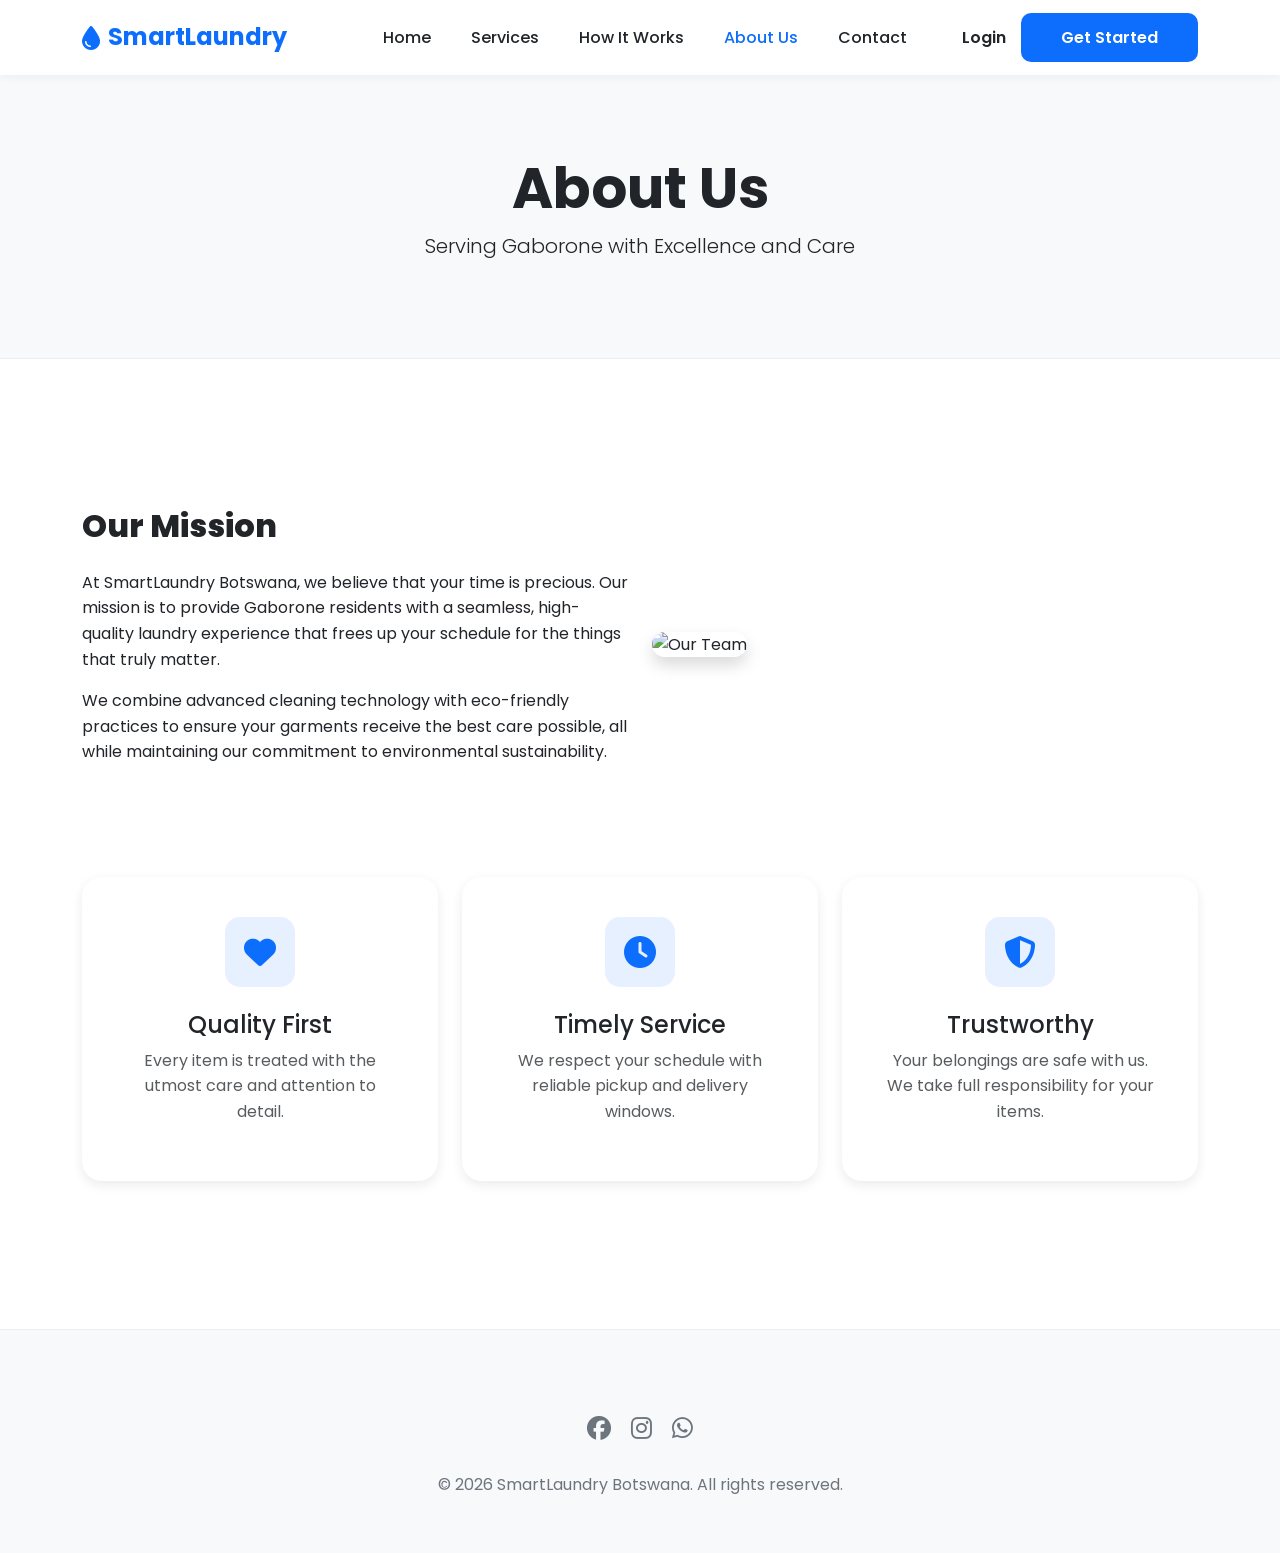
==== about-us.html @ 377494a2 "update 4" ====
<!DOCTYPE html>
<html lang="en">
<head>
  <meta charset="UTF-8">
  <meta name="viewport" content="width=device-width, initial-scale=1.0">
  <title>About Us - SmartLaundry</title>
  <link href="https://cdn.jsdelivr.net/npm/bootstrap@5.3.0/dist/css/bootstrap.min.css" rel="stylesheet">
  <link rel="stylesheet" href="https://cdnjs.cloudflare.com/ajax/libs/font-awesome/6.4.0/css/all.min.css">
  <link rel="stylesheet" href="styles.css">
</head>
<body>

<!-- NAVBAR -->
<nav class="navbar navbar-expand-lg sticky-top">
  <div class="container">
    <a class="navbar-brand" href="index.html">
      <i class="fas fa-droplet me-2"></i>SmartLaundry
    </a>

    <button class="navbar-toggler" type="button" data-bs-toggle="collapse" data-bs-target="#nav">
      <span class="navbar-toggler-icon"></span>
    </button>

    <div class="collapse navbar-collapse" id="nav">
      <ul class="navbar-nav mx-auto">
        <li class="nav-item"><a class="nav-link" href="index.html">Home</a></li>
        <li class="nav-item"><a class="nav-link" href="services.html">Services</a></li>
        <li class="nav-item"><a class="nav-link" href="how-it-works.html">How It Works</a></li>
        <li class="nav-item"><a class="nav-link active" href="about-us.html">About Us</a></li>
        <li class="nav-item"><a class="nav-link" href="contact.html">Contact</a></li>
      </ul>
      <div class="d-flex align-items-center">
        <a href="#" class="btn-login">Login</a>
        <a href="order.html" class="btn btn-primary">Get Started</a>
      </div>
    </div>
  </div>
</nav>

<header class="page-header">
  <div class="container">
    <h1 class="display-4 fw-bold">About Us</h1>
    <p class="lead">Serving Gaborone with Excellence and Care</p>
  </div>
</header>

<section class="container my-5">
  <div class="row align-items-center">
    <div class="col-lg-6">
      <h2 class="text-start mb-4">Our Mission</h2>
      <p>At SmartLaundry Botswana, we believe that your time is precious. Our mission is to provide Gaborone residents with a seamless, high-quality laundry experience that frees up your schedule for the things that truly matter.</p>
      <p>We combine advanced cleaning technology with eco-friendly practices to ensure your garments receive the best care possible, all while maintaining our commitment to environmental sustainability.</p>
    </div>
    <div class="col-lg-6">
      <img src="https://images.unsplash.com/photo-1521791136064-7986c2923216?auto=format&fit=crop&w=800&q=80" alt="Our Team" class="img-fluid rounded-4 shadow">
    </div>
  </div>

  <div class="row mt-5 pt-5 text-center">
    <div class="col-md-4">
      <div class="card h-100 p-4">
        <div class="feature-icon mx-auto"><i class="fas fa-heart"></i></div>
        <h4>Quality First</h4>
        <p class="text-muted">Every item is treated with the utmost care and attention to detail.</p>
      </div>
    </div>
    <div class="col-md-4">
      <div class="card h-100 p-4">
        <div class="feature-icon mx-auto"><i class="fas fa-clock"></i></div>
        <h4>Timely Service</h4>
        <p class="text-muted">We respect your schedule with reliable pickup and delivery windows.</p>
      </div>
    </div>
    <div class="col-md-4">
      <div class="card h-100 p-4">
        <div class="feature-icon mx-auto"><i class="fas fa-shield-alt"></i></div>
        <h4>Trustworthy</h4>
        <p class="text-muted">Your belongings are safe with us. We take full responsibility for your items.</p>
      </div>
    </div>
  </div>
</section>

<footer class="text-center">
  <div class="container">
    <div class="mb-4">
      <a href="#" class="me-3 fs-4"><i class="fab fa-facebook"></i></a>
      <a href="#" class="me-3 fs-4"><i class="fab fa-instagram"></i></a>
      <a href="#" class="fs-4"><i class="fab fa-whatsapp"></i></a>
    </div>
    <p>&copy; 2026 SmartLaundry Botswana. All rights reserved.</p>
  </div>
</footer>

<script src="https://cdn.jsdelivr.net/npm/bootstrap@5.3.0/dist/js/bootstrap.bundle.min.js"></script>
</body>
</html>
---- styles.css ----
@import url('https://fonts.googleapis.com/css2?family=Poppins:wght@300;400;600;700&display=swap');

:root {
  --primary-color: #0d6efd;
  --secondary-color: #0d6efd;
  --accent-color: #ffc107;
  --text-light: #f8f9fa;
  --text-dark: #212529;
  --bg-light: #f8f9fa;
  --shadow: 0 4px 12px rgba(0, 0, 0, 0.08);
  --transition: all 0.3s ease;
}

body {
  font-family: 'Poppins', sans-serif;
  color: var(--text-dark);
  line-height: 1.6;
}

/* NAVBAR */
.navbar {
  padding: 0.8rem 0;
  background: white !important;
  box-shadow: 0 2px 10px rgba(0,0,0,0.05);
}

.navbar-brand {
  font-weight: 700;
  font-size: 1.5rem;
  color: var(--primary-color) !important;
  display: flex;
  align-items: center;
}

.navbar-brand i {
  margin-right: 10px;
}

.nav-link {
  font-weight: 500;
  margin-left: 1.5rem;
  color: var(--text-dark) !important;
  transition: var(--transition);
}

.nav-link:hover, .nav-link.active {
  color: var(--primary-color) !important;
}

/* HERO & PAGE HEADERS */
.hero, .page-header {
  display: flex;
  align-items: center;
  justify-content: center;
  text-align: center;
}

.hero {
  padding: 100px 0;
  background: #fdfdfd;
  min-height: 80vh;
}

.page-header {
  padding: 80px 0;
  background: #f8f9fa;
  border-bottom: 1px solid #eee;
  flex-direction: column;
}

.hero h1 {
  font-size: 3.5rem;
  font-weight: 800;
  line-height: 1.2;
  margin-bottom: 1.5rem;
  color: var(--text-dark);
}

.hero p {
  font-size: 1.2rem;
  color: #6c757d;
  margin-bottom: 2.5rem;
}

.hero-image img {
  border-radius: 20px;
  box-shadow: 0 20px 40px rgba(0,0,0,0.1);
}

/* BUTTONS */
.btn-primary {
  background-color: var(--primary-color);
  border: none;
  padding: 0.8rem 2.5rem;
  font-weight: 600;
  border-radius: 10px;
  transition: var(--transition);
}

.btn-primary:hover {
  background-color: #0b5ed7;
  transform: translateY(-2px);
  box-shadow: 0 8px 15px rgba(13, 110, 253, 0.2);
}

.btn-outline-primary {
  border: 2px solid var(--primary-color);
  color: var(--primary-color);
  padding: 0.8rem 2.5rem;
  font-weight: 600;
  border-radius: 10px;
  transition: var(--transition);
}

.btn-outline-primary:hover {
  background-color: var(--primary-color);
  color: white;
  transform: translateY(-2px);
}

.btn-login {
  color: var(--text-dark);
  font-weight: 600;
  margin-right: 15px;
  text-decoration: none;
}

.btn-login:hover {
  color: var(--primary-color);
}

/* SECTIONS */
section {
  padding: 100px 0;
}

h2 {
  font-weight: 800;
  margin-bottom: 1.5rem;
  text-align: center;
}

/* CARDS */
.card {
  border: none;
  border-radius: 20px;
  box-shadow: var(--shadow);
  transition: var(--transition);
  padding: 40px !important;
}

.card:hover {
  transform: translateY(-10px);
  box-shadow: 0 15px 30px rgba(0, 0, 0, 0.1);
}

.feature-icon {
  width: 70px;
  height: 70px;
  background: rgba(13, 110, 253, 0.1);
  color: var(--primary-color);
  border-radius: 15px;
  display: flex;
  align-items: center;
  justify-content: center;
  font-size: 2rem;
  margin-bottom: 1.5rem;
}

.feature-icon.mx-auto {
  margin-left: auto;
  margin-right: auto;
}

/* FOOTER */
footer {
  background-color: #f8f9fa;
  color: #6c757d;
  padding: 80px 0 40px;
  border-top: 1px solid #eee;
}

footer a {
  color: #6c757d;
  text-decoration: none;
  transition: var(--transition);
}

footer a:hover {
  color: var(--primary-color);
}

@media (max-width: 991px) {
  .hero {
    text-align: center;
    padding: 60px 0;
  }
  .hero h1 {
    font-size: 2.5rem;
  }
  .hero-image {
    margin-top: 50px;
  }
}

/* FORMS */
.form-control {
  padding: 0.8rem;
  border-radius: 8px;
  border: 1px solid #ddd;
}

.form-control:focus {
  box-shadow: 0 0 0 0.25rem rgba(52, 152, 219, 0.25);
  border-color: var(--secondary-color);
}

@media (max-width: 768px) {
  .hero h1 {
    font-size: 2.5rem;
  }
}
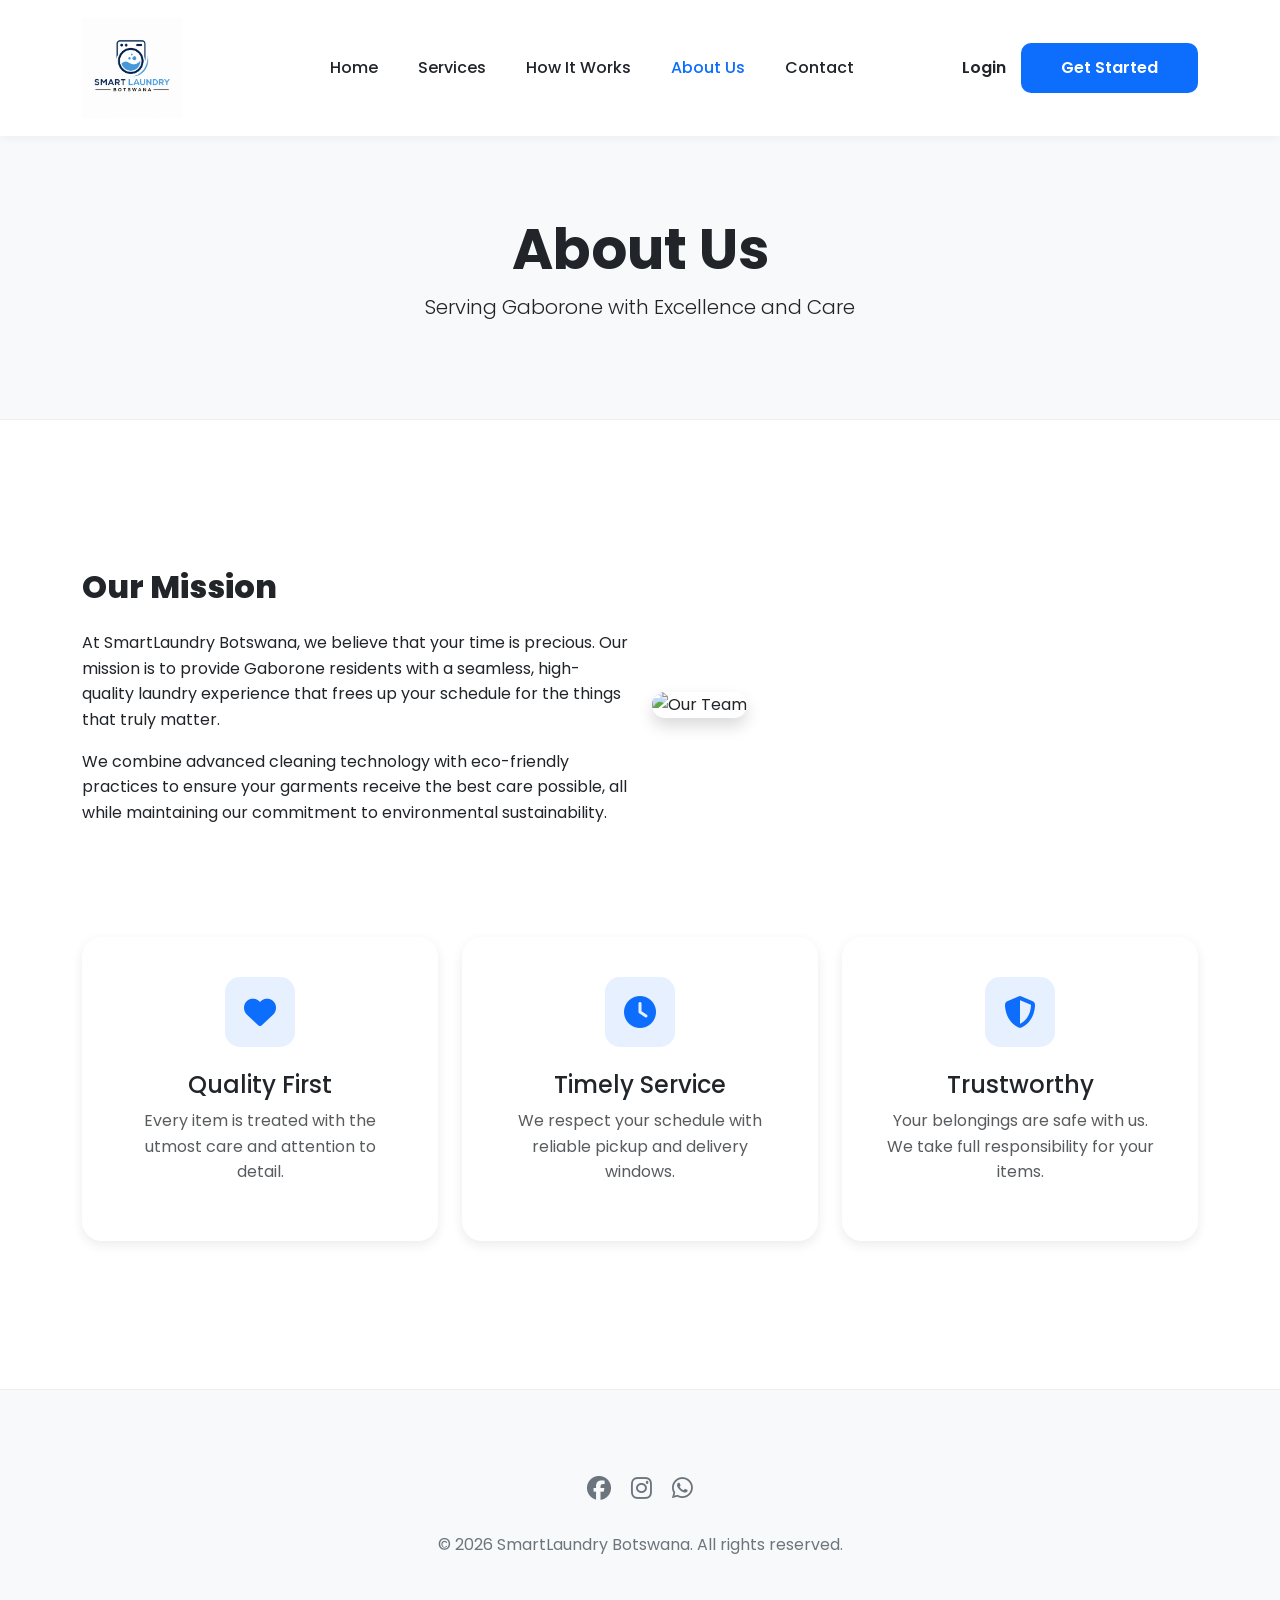
==== commit 74cdbe13: "logo update" ====
--- a/about-us.html
+++ b/about-us.html
@@ -14,7 +14,7 @@
 <nav class="navbar navbar-expand-lg sticky-top">
   <div class="container">
     <a class="navbar-brand" href="index.html">
-      <i class="fas fa-droplet me-2"></i>SmartLaundry
+      <img src="images/SBLLogo.png" alt="SmartLaundry Botswana Logo">
     </a>
 
     <button class="navbar-toggler" type="button" data-bs-toggle="collapse" data-bs-target="#nav">
--- a/styles.css
+++ b/styles.css
@@ -32,6 +32,11 @@
   align-items: center;
 }
 
+.navbar-brand img {
+  height: 100px;
+  width: auto;
+}
+
 .navbar-brand i {
   margin-right: 10px;
 }
